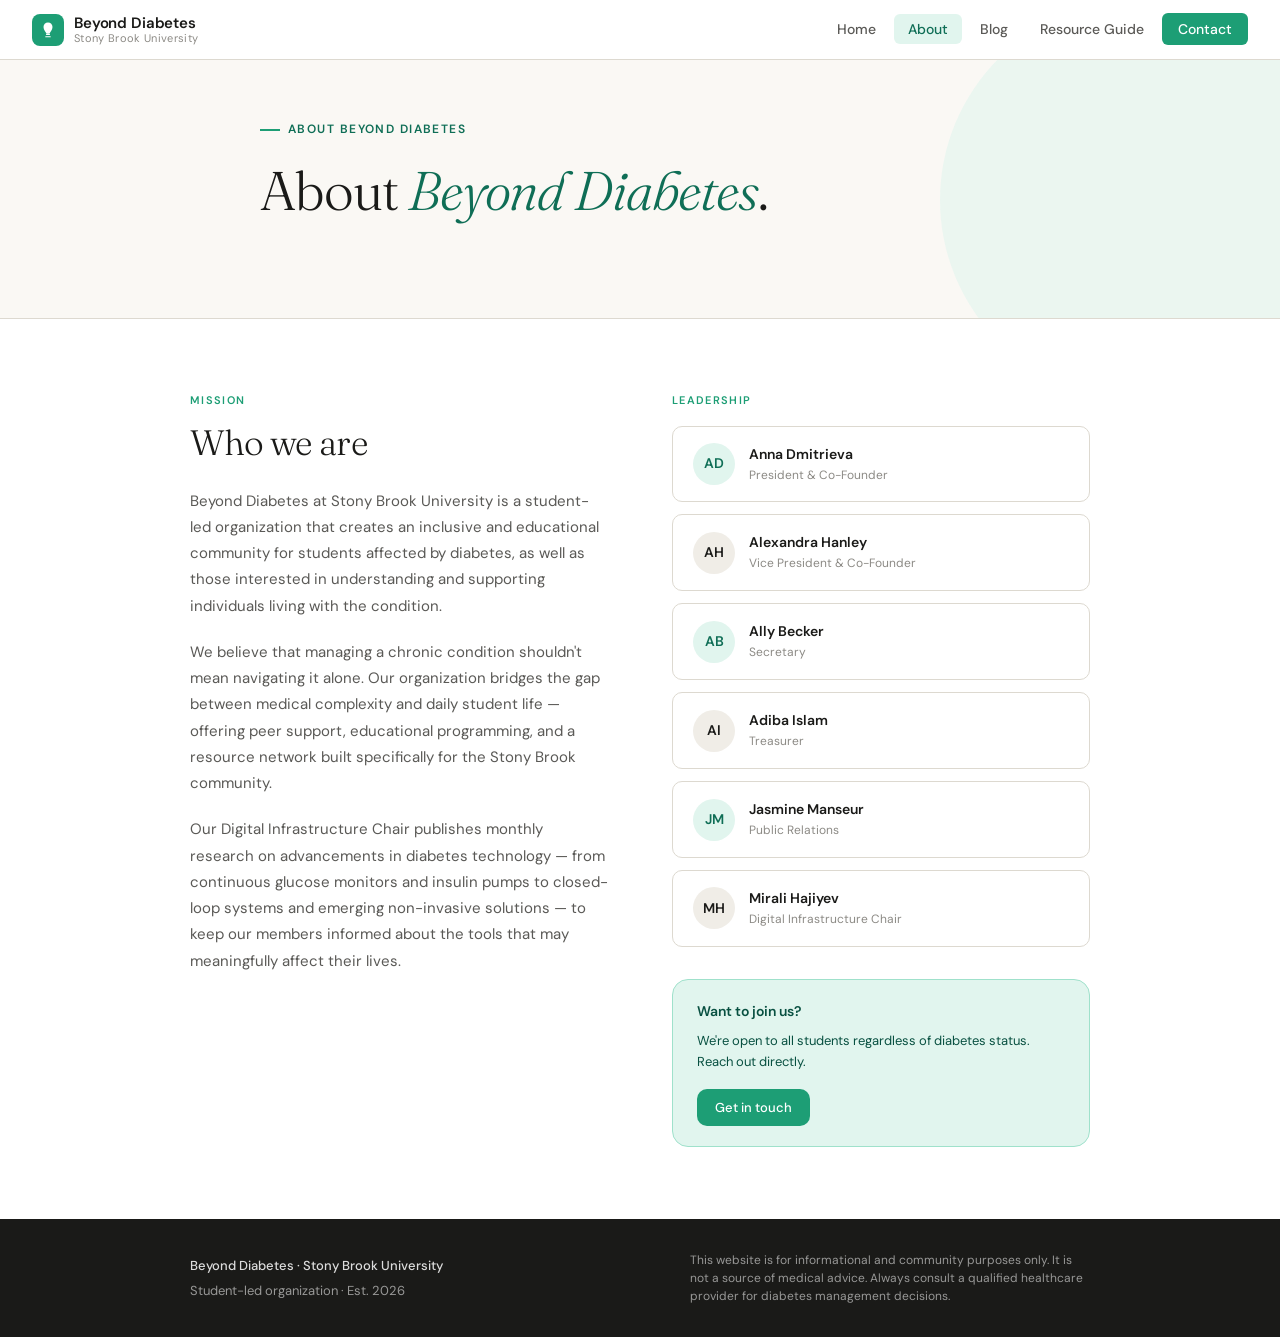
==== about.html @ aec77e96 "Split site into multiple pages Split site into multiple pages" ====
<!DOCTYPE html>
<html lang="en">
<head>
<meta charset="UTF-8">
<meta name="viewport" content="width=device-width, initial-scale=1.0">
<title>About | Beyond Diabetes</title>
<meta name="description" content="Who we are: the student leaders and mission of Beyond Diabetes at Stony Brook University.">
<link rel="preconnect" href="https://fonts.googleapis.com">
<link rel="preconnect" href="https://fonts.gstatic.com" crossorigin>
<link href="https://fonts.googleapis.com/css2?family=DM+Sans:ital,opsz,wght@0,9..40,300;0,9..40,400;0,9..40,500;0,9..40,600;1,9..40,300&family=Fraunces:ital,opsz,wght@0,9..144,300;0,9..144,400;1,9..144,300&display=swap" rel="stylesheet">
<link rel="stylesheet" href="style.css">
</head>
<body>

<nav>
  <a class="nav-brand" href="index.html">
    <div class="nav-logo">
      <svg viewBox="0 0 24 24" xmlns="http://www.w3.org/2000/svg"><path d="M12 2C8.5 2 6 4.5 6 8c0 4 3 6 4 9h4c1-3 4-5 4-9 0-3.5-2.5-6-6-6z"/><path d="M9 21h6M10 18h4" style="fill:none;stroke:white;stroke-width:1.5;stroke-linecap:round"/></svg>
    </div>
    <div class="nav-name">
      Beyond Diabetes
      <span>Stony Brook University</span>
    </div>
  </a>
  <button class="nav-toggle" type="button" aria-label="Toggle menu" aria-expanded="false">
    <svg viewBox="0 0 24 24"><path d="M3 6h18M3 12h18M3 18h18"/></svg>
  </button>
  <ul class="nav-links">
    <li><a href="index.html">Home</a></li>
    <li><a href="about.html" class="active">About</a></li>
    <li><a href="blog.html">Blog</a></li>
    <li><a href="resources.html">Resource Guide</a></li>
    <li><a href="contact.html" class="nav-cta">Contact</a></li>
  </ul>
</nav>

<div class="hero hero-small">
  <div class="hero-inner">
    <div class="hero-eyebrow">About Beyond Diabetes</div>
    <h1>About <em>Beyond Diabetes</em>.</h1>
  </div>
</div>

<section>
  <div class="section-inner">
    <div class="about-grid">
      <div class="about-text">
        <div class="section-label">Mission</div>
        <h2 class="section-title" style="margin-bottom: 1.5rem;">Who we are</h2>
        <p>Beyond Diabetes at Stony Brook University is a student-led organization that creates an inclusive and educational community for students affected by diabetes, as well as those interested in understanding and supporting individuals living with the condition.</p>
        <p>We believe that managing a chronic condition shouldn't mean navigating it alone. Our organization bridges the gap between medical complexity and daily student life — offering peer support, educational programming, and a resource network built specifically for the Stony Brook community.</p>
        <p>Our Digital Infrastructure Chair publishes monthly research on advancements in diabetes technology — from continuous glucose monitors and insulin pumps to closed-loop systems and emerging non-invasive solutions — to keep our members informed about the tools that may meaningfully affect their lives.</p>
      </div>
      <div>
        <div class="section-label" style="margin-bottom: 1rem;">Leadership</div>
          <div class="team-card">
            <div class="team-avatar">AD</div>
            <div>
              <div class="team-name">Anna Dmitrieva</div>
              <div class="team-role">President &amp; Co-Founder</div>
            </div>
          </div>
          <div class="team-card">
            <div class="team-avatar alt">AH</div>
            <div>
              <div class="team-name">Alexandra Hanley</div>
              <div class="team-role">Vice President &amp; Co-Founder</div>
            </div>
          </div>
          <div class="team-card">
            <div class="team-avatar">AB</div>
            <div>
              <div class="team-name">Ally Becker</div>
              <div class="team-role">Secretary</div>
            </div>
          </div>
          <div class="team-card">
            <div class="team-avatar alt">AI</div>
            <div>
              <div class="team-name">Adiba Islam</div>
              <div class="team-role">Treasurer</div>
            </div>
          </div>
          <div class="team-card">
            <div class="team-avatar">JM</div>
            <div>
              <div class="team-name">Jasmine Manseur</div>
              <div class="team-role">Public Relations</div>
            </div>
          </div>
          <div class="team-card">
            <div class="team-avatar alt">MH</div>
            <div>
              <div class="team-name">Mirali Hajiyev</div>
              <div class="team-role">Digital Infrastructure Chair</div>
            </div>
          </div>

        <div class="join-box">
          <div class="join-box-title">Want to join us?</div>
          <p>We're open to all students regardless of diabetes status. Reach out directly.</p>
          <a class="btn btn-primary" href="contact.html">Get in touch</a>
        </div>
      </div>
    </div>
  </div>
</section>

<footer>
  <div class="footer-inner">
    <div>
      <div class="footer-brand">Beyond Diabetes · Stony Brook University</div>
      <div class="footer-sub">Student-led organization · Est. 2026</div>
    </div>
    <div class="footer-disclaimer">This website is for informational and community purposes only. It is not a source of medical advice. Always consult a qualified healthcare provider for diabetes management decisions.</div>
  </div>
</footer>

<script src="script.js"></script>
</body>
</html>
---- style.css ----
/* ==========================================================
   Beyond Diabetes at Stony Brook University — shared styles
   Linked from every page. Colors live in :root below.
   ========================================================== */

*, *::before, *::after { box-sizing: border-box; margin: 0; padding: 0; }

:root {
  --teal-50: #E1F5EE;
  --teal-100: #9FE1CB;
  --teal-200: #5DCAA5;
  --teal-400: #1D9E75;
  --teal-600: #0F6E56;
  --teal-800: #085041;
  --teal-900: #04342C;

  --sand-50: #FAF8F4;
  --sand-100: #F0EDE7;
  --sand-200: #DDD9D0;
  --sand-400: #B0A99C;
  --sand-700: #6B6660;

  --text-primary: #1A1A18;
  --text-secondary: #5A5956;
  --text-muted: #8C8A85;

  --white: #FFFFFF;
  --radius: 10px;
  --radius-lg: 16px;
}

html { scroll-behavior: smooth; }

body {
  font-family: 'DM Sans', sans-serif;
  font-size: 16px;
  line-height: 1.65;
  color: var(--text-primary);
  background: var(--white);
  -webkit-font-smoothing: antialiased;
}

/* ---------- NAV ---------- */
nav {
  position: sticky;
  top: 0;
  z-index: 100;
  background: rgba(255,255,255,0.96);
  backdrop-filter: blur(8px);
  border-bottom: 1px solid var(--sand-200);
  padding: 0 2rem;
  display: flex;
  align-items: center;
  justify-content: space-between;
  height: 60px;
}

.nav-brand {
  display: flex;
  align-items: center;
  gap: 10px;
  text-decoration: none;
  color: var(--text-primary);
}

.nav-logo {
  width: 32px;
  height: 32px;
  background: var(--teal-400);
  border-radius: 8px;
  display: flex;
  align-items: center;
  justify-content: center;
}

.nav-logo svg { width: 18px; height: 18px; fill: white; }

.nav-name {
  font-size: 15px;
  font-weight: 600;
  letter-spacing: -0.01em;
  line-height: 1.2;
}

.nav-name span {
  display: block;
  font-size: 11px;
  font-weight: 400;
  color: var(--text-muted);
  letter-spacing: 0.03em;
}

.nav-links {
  display: flex;
  align-items: center;
  gap: 0.25rem;
  list-style: none;
}

.nav-links a {
  text-decoration: none;
  color: var(--text-secondary);
  font-size: 14px;
  font-weight: 500;
  padding: 6px 14px;
  border-radius: 6px;
  transition: all 0.15s;
}

.nav-links a:hover { background: var(--sand-100); color: var(--text-primary); }
.nav-links a.active { color: var(--teal-600); background: var(--teal-50); }

.nav-cta {
  background: var(--teal-400) !important;
  color: white !important;
  padding: 7px 16px !important;
}
.nav-cta:hover { background: var(--teal-600) !important; }

/* Mobile menu button (hidden on desktop, shown in the media query below) */
.nav-toggle {
  display: none;
  align-items: center;
  justify-content: center;
  width: 40px;
  height: 40px;
  background: none;
  border: 1px solid var(--sand-200);
  border-radius: 8px;
  cursor: pointer;
}
.nav-toggle svg {
  width: 20px; height: 20px;
  stroke: var(--text-primary); fill: none; stroke-width: 2; stroke-linecap: round;
}

/* ---------- HERO ---------- */
.hero {
  background: var(--sand-50);
  padding: 80px 2rem 100px;
  border-bottom: 1px solid var(--sand-200);
  position: relative;
  overflow: hidden;
}

.hero.hero-small { padding: 60px 2rem 72px; }

.hero::before {
  content: '';
  position: absolute;
  top: -60px; right: -60px;
  width: 400px; height: 400px;
  background: var(--teal-50);
  border-radius: 50%;
  opacity: 0.6;
}

.hero-inner {
  max-width: 760px;
  margin: 0 auto;
  position: relative;
}

.hero-eyebrow {
  font-size: 12px;
  font-weight: 600;
  letter-spacing: 0.12em;
  text-transform: uppercase;
  color: var(--teal-600);
  margin-bottom: 1.25rem;
  display: flex;
  align-items: center;
  gap: 8px;
}

.hero-eyebrow::before {
  content: '';
  display: inline-block;
  width: 20px; height: 2px;
  background: var(--teal-400);
}

.hero h1 {
  font-family: 'Fraunces', serif;
  font-size: clamp(2.2rem, 5vw, 3.4rem);
  font-weight: 300;
  line-height: 1.15;
  letter-spacing: -0.02em;
  color: var(--text-primary);
  margin-bottom: 1.5rem;
}

.hero h1 em {
  font-style: italic;
  color: var(--teal-600);
}

.hero-desc {
  font-size: 17px;
  color: var(--text-secondary);
  max-width: 560px;
  line-height: 1.7;
  margin-bottom: 2.5rem;
}

.hero-actions {
  display: flex;
  gap: 12px;
  flex-wrap: wrap;
}

/* ---------- BUTTONS ---------- */
.btn {
  display: inline-flex;
  align-items: center;
  gap: 8px;
  padding: 11px 24px;
  border-radius: var(--radius);
  font-size: 14px;
  font-weight: 500;
  cursor: pointer;
  text-decoration: none;
  border: none;
  transition: all 0.15s;
  font-family: inherit;
}

.btn-primary { background: var(--teal-400); color: white; }
.btn-primary:hover { background: var(--teal-600); }

.btn-secondary {
  background: white;
  color: var(--text-primary);
  border: 1px solid var(--sand-200);
}
.btn-secondary:hover { border-color: var(--sand-400); }

/* ---------- STATS BAR ---------- */
.stats-bar {
  border-bottom: 1px solid var(--sand-200);
  padding: 1.5rem 2rem;
}

.stats-inner {
  max-width: 900px;
  margin: 0 auto;
  display: flex;
  gap: 3rem;
  align-items: center;
  flex-wrap: wrap;
}

.stat-num {
  font-family: 'Fraunces', serif;
  font-size: 1.6rem;
  font-weight: 400;
  color: var(--teal-600);
  line-height: 1;
  margin-bottom: 2px;
}
.stat-label { font-size: 12px; color: var(--text-muted); letter-spacing: 0.02em; }

.stats-divider { width: 1px; height: 40px; background: var(--sand-200); }

/* ---------- SECTIONS ---------- */
section { padding: 72px 2rem; }
.section-inner { max-width: 900px; margin: 0 auto; }

.section-alt {
  background: var(--sand-50);
  border-top: 1px solid var(--sand-200);
  border-bottom: 1px solid var(--sand-200);
}

.section-label {
  font-size: 11px;
  font-weight: 600;
  letter-spacing: 0.12em;
  text-transform: uppercase;
  color: var(--teal-400);
  margin-bottom: 0.75rem;
}

.section-title {
  font-family: 'Fraunces', serif;
  font-size: clamp(1.6rem, 3.5vw, 2.2rem);
  font-weight: 300;
  line-height: 1.2;
  letter-spacing: -0.02em;
  margin-bottom: 1rem;
  color: var(--text-primary);
}

.section-desc {
  font-size: 16px;
  color: var(--text-secondary);
  max-width: 560px;
  line-height: 1.7;
  margin-bottom: 3rem;
}

/* ---------- PILLARS ---------- */
.pillars-grid {
  display: grid;
  grid-template-columns: repeat(auto-fit, minmax(240px, 1fr));
  gap: 1px;
  background: var(--sand-200);
  border: 1px solid var(--sand-200);
  border-radius: var(--radius-lg);
  overflow: hidden;
}

.pillar-card { background: white; padding: 2rem; }

.pillar-icon {
  width: 40px; height: 40px;
  background: var(--teal-50);
  border-radius: 10px;
  display: flex; align-items: center; justify-content: center;
  margin-bottom: 1.25rem;
}

.pillar-icon svg { width: 20px; height: 20px; stroke: var(--teal-600); fill: none; stroke-width: 1.8; stroke-linecap: round; stroke-linejoin: round; }

.pillar-title { font-weight: 600; font-size: 15px; margin-bottom: 0.5rem; }
.pillar-desc { font-size: 14px; color: var(--text-secondary); line-height: 1.6; }

/* ---------- BLOG CARDS ---------- */
.blog-grid {
  display: grid;
  grid-template-columns: repeat(auto-fit, minmax(280px, 1fr));
  gap: 1.5rem;
}

.blog-card {
  background: white;
  border: 1px solid var(--sand-200);
  border-radius: var(--radius-lg);
  overflow: hidden;
  cursor: pointer;
  transition: border-color 0.15s, box-shadow 0.15s;
  text-decoration: none;
  color: inherit;
  display: block;
}

.blog-card:hover {
  border-color: var(--teal-200);
  box-shadow: 0 4px 20px rgba(15,110,86,0.08);
}

.blog-card-header {
  background: var(--sand-50);
  padding: 1.5rem;
  border-bottom: 1px solid var(--sand-200);
  display: flex;
  align-items: flex-start;
  gap: 12px;
}

.blog-tag {
  display: inline-block;
  font-size: 11px;
  font-weight: 600;
  letter-spacing: 0.06em;
  text-transform: uppercase;
  background: var(--teal-50);
  color: var(--teal-600);
  padding: 3px 10px;
  border-radius: 20px;
}

.blog-card-body { padding: 1.5rem; }
.blog-date { font-size: 12px; color: var(--text-muted); margin-bottom: 0.5rem; }
.blog-title { font-weight: 600; font-size: 15px; line-height: 1.4; margin-bottom: 0.6rem; }
.blog-excerpt { font-size: 13px; color: var(--text-secondary); line-height: 1.6; }

.blog-read-more {
  display: inline-flex;
  align-items: center;
  gap: 4px;
  font-size: 13px;
  font-weight: 500;
  color: var(--teal-600);
  margin-top: 1rem;
  text-decoration: none;
}

.blog-read-more svg { width: 14px; height: 14px; stroke: currentColor; fill: none; stroke-width: 2; transition: transform 0.15s; }
.blog-card:hover .blog-read-more svg { transform: translateX(3px); }

/* ---------- RESOURCE GUIDE ---------- */
.guide-intro {
  background: var(--teal-50);
  border: 1px solid var(--teal-100);
  border-radius: var(--radius-lg);
  padding: 1.5rem 2rem;
  margin-bottom: 2.5rem;
  display: flex;
  align-items: flex-start;
  gap: 1rem;
}

.guide-intro-icon {
  width: 36px; height: 36px; flex-shrink: 0;
  background: var(--teal-400);
  border-radius: 8px;
  display: flex; align-items: center; justify-content: center;
}
.guide-intro-icon svg { width: 18px; height: 18px; stroke: white; fill: none; stroke-width: 2; stroke-linecap: round; stroke-linejoin: round; }

.guide-intro p { font-size: 14px; color: var(--teal-800); line-height: 1.6; }
.guide-intro strong { font-weight: 600; }

.guide-category { margin-bottom: 3rem; }

.guide-cat-header {
  display: flex;
  align-items: center;
  gap: 12px;
  margin-bottom: 1.25rem;
  padding-bottom: 0.75rem;
  border-bottom: 2px solid var(--sand-100);
}

.guide-cat-badge {
  font-size: 11px;
  font-weight: 700;
  letter-spacing: 0.1em;
  text-transform: uppercase;
  background: var(--text-primary);
  color: white;
  padding: 4px 12px;
  border-radius: 20px;
}

.guide-cat-title { font-size: 18px; font-weight: 600; }

.guide-items {
  display: grid;
  grid-template-columns: repeat(auto-fit, minmax(260px, 1fr));
  gap: 1rem;
}

.guide-item {
  border: 1px solid var(--sand-200);
  border-radius: var(--radius-lg);
  padding: 1.25rem 1.5rem;
  background: white;
  transition: border-color 0.15s, box-shadow 0.15s;
}

.guide-item:hover {
  border-color: var(--teal-200);
  box-shadow: 0 2px 12px rgba(15,110,86,0.07);
}

.guide-item-brand {
  font-size: 11px;
  font-weight: 600;
  letter-spacing: 0.08em;
  text-transform: uppercase;
  color: var(--text-muted);
  margin-bottom: 4px;
}

.guide-item-model { font-weight: 600; font-size: 15px; margin-bottom: 0.5rem; }
.guide-item-desc { font-size: 13px; color: var(--text-secondary); line-height: 1.6; margin-bottom: 1rem; }

.guide-item-link {
  display: inline-flex;
  align-items: center;
  gap: 5px;
  font-size: 13px;
  font-weight: 500;
  color: var(--teal-600);
  text-decoration: none;
  border: 1px solid var(--teal-100);
  background: var(--teal-50);
  padding: 5px 12px;
  border-radius: 6px;
  transition: background 0.15s, border-color 0.15s;
}

.guide-item-link:hover { background: var(--teal-100); border-color: var(--teal-200); }
.guide-item-link svg { width: 12px; height: 12px; stroke: currentColor; fill: none; stroke-width: 2.5; }

/* ---------- ABOUT ---------- */
.about-grid {
  display: grid;
  grid-template-columns: 1fr 1fr;
  gap: 4rem;
  align-items: start;
}

.about-text p { font-size: 15px; color: var(--text-secondary); line-height: 1.75; margin-bottom: 1.25rem; }
.about-text p:last-child { margin-bottom: 0; }

.team-card {
  display: flex;
  align-items: center;
  gap: 14px;
  padding: 1rem 1.25rem;
  border: 1px solid var(--sand-200);
  border-radius: var(--radius);
  margin-bottom: 0.75rem;
  background: white;
}

.team-avatar {
  width: 42px; height: 42px; flex-shrink: 0;
  background: var(--teal-50);
  border-radius: 50%;
  display: flex; align-items: center; justify-content: center;
  font-weight: 600; font-size: 14px;
  color: var(--teal-600);
}
.team-avatar.alt { background: var(--sand-100); color: var(--text-primary); }

.team-name { font-weight: 600; font-size: 14px; }
.team-role { font-size: 12px; color: var(--text-muted); }

.join-box {
  margin-top: 2rem;
  padding: 1.25rem 1.5rem;
  background: var(--teal-50);
  border-radius: var(--radius-lg);
  border: 1px solid var(--teal-100);
}
.join-box-title { font-weight: 600; font-size: 14px; color: var(--teal-800); margin-bottom: 0.5rem; }
.join-box p { font-size: 13px; color: var(--teal-800); line-height: 1.6; margin-bottom: 1rem; }
.join-box .btn { font-size: 13px; padding: 8px 18px; }

/* ---------- CONTACT ---------- */
.contact-section { background: var(--sand-50); border-top: 1px solid var(--sand-200); }

.contact-box { max-width: 560px; margin: 0 auto; text-align: center; }
.contact-box .section-label { margin-bottom: 1.5rem; }
.contact-box p { font-size: 16px; color: var(--text-secondary); line-height: 1.7; margin-bottom: 1.5rem; }
.contact-email { font-size: 18px; color: var(--teal-600); font-weight: 600; text-decoration: none; }

/* ---------- FOOTER ---------- */
footer {
  background: var(--text-primary);
  color: rgba(255,255,255,0.55);
  padding: 2rem;
  font-size: 13px;
}

.footer-inner {
  max-width: 900px;
  margin: 0 auto;
  display: flex;
  justify-content: space-between;
  align-items: center;
  flex-wrap: wrap;
  gap: 1rem;
}

.footer-brand { color: rgba(255,255,255,0.85); font-weight: 500; }
.footer-sub { margin-top: 4px; }
.footer-disclaimer { font-size: 12px; max-width: 400px; line-height: 1.5; }

/* ---------- BLOG POST PAGE ---------- */
.post-header {
  background: var(--sand-50);
  padding: 60px 2rem;
  border-bottom: 1px solid var(--sand-200);
}

.post-header-inner { max-width: 760px; margin: 0 auto; }

.post-back {
  display: inline-flex;
  align-items: center;
  gap: 6px;
  font-size: 13px;
  color: var(--text-muted);
  text-decoration: none;
  margin-bottom: 1.5rem;
}
.post-back:hover { color: var(--teal-600); }
.post-back svg { width: 14px; height: 14px; stroke: currentColor; fill: none; stroke-width: 2; }

.post-meta { display: flex; align-items: center; gap: 12px; margin-bottom: 1rem; flex-wrap: wrap; }
.post-date { font-size: 12px; color: var(--text-muted); }

.post-title {
  font-family: 'Fraunces', serif;
  font-size: clamp(1.8rem, 4vw, 2.6rem);
  font-weight: 300;
  line-height: 1.2;
  letter-spacing: -0.02em;
  margin-bottom: 1rem;
}

.post-author { font-size: 14px; color: var(--text-secondary); }

.post-body {
  max-width: 760px;
  margin: 0 auto;
  padding: 3rem 2rem 5rem;
}

.post-body h2 {
  font-family: 'Fraunces', serif;
  font-size: 1.5rem;
  font-weight: 300;
  margin: 2.5rem 0 0.75rem;
  letter-spacing: -0.01em;
  color: var(--text-primary);
}

.post-body p {
  font-size: 16px;
  color: var(--text-secondary);
  line-height: 1.8;
  margin-bottom: 1.25rem;
}

.post-body ul { margin: 0 0 1.25rem 1.5rem; }

.post-body li {
  font-size: 16px;
  color: var(--text-secondary);
  line-height: 1.8;
  margin-bottom: 0.4rem;
}

.post-callout {
  background: var(--teal-50);
  border-left: 3px solid var(--teal-400);
  border-radius: 0 var(--radius) var(--radius) 0;
  padding: 1rem 1.5rem;
  margin: 1.5rem 0;
  font-size: 15px;
  color: var(--teal-800);
  line-height: 1.65;
}

/* ---------- RESPONSIVE ---------- */
@media (max-width: 680px) {
  nav { padding: 0 1.25rem; }
  .nav-toggle { display: flex; }

  /* Menu becomes a dropdown under the nav bar, opened by the button */
  .nav-links {
    display: none;
    position: absolute;
    top: 60px; left: 0; right: 0;
    flex-direction: column;
    align-items: stretch;
    gap: 0.25rem;
    background: white;
    border-bottom: 1px solid var(--sand-200);
    padding: 0.75rem 1.25rem 1rem;
  }
  nav.open .nav-links { display: flex; }
  .nav-links a { display: block; padding: 10px 14px; }

  .about-grid { grid-template-columns: 1fr; gap: 2rem; }
  .stats-inner { gap: 1.5rem; }
  .stats-divider { display: none; }
  .hero { padding: 48px 1.25rem 64px; }
  .hero.hero-small { padding: 48px 1.25rem 56px; }
  section { padding: 48px 1.25rem; }
  .post-header { padding: 40px 1.25rem; }
  .post-body { padding: 2rem 1.25rem 4rem; }
}
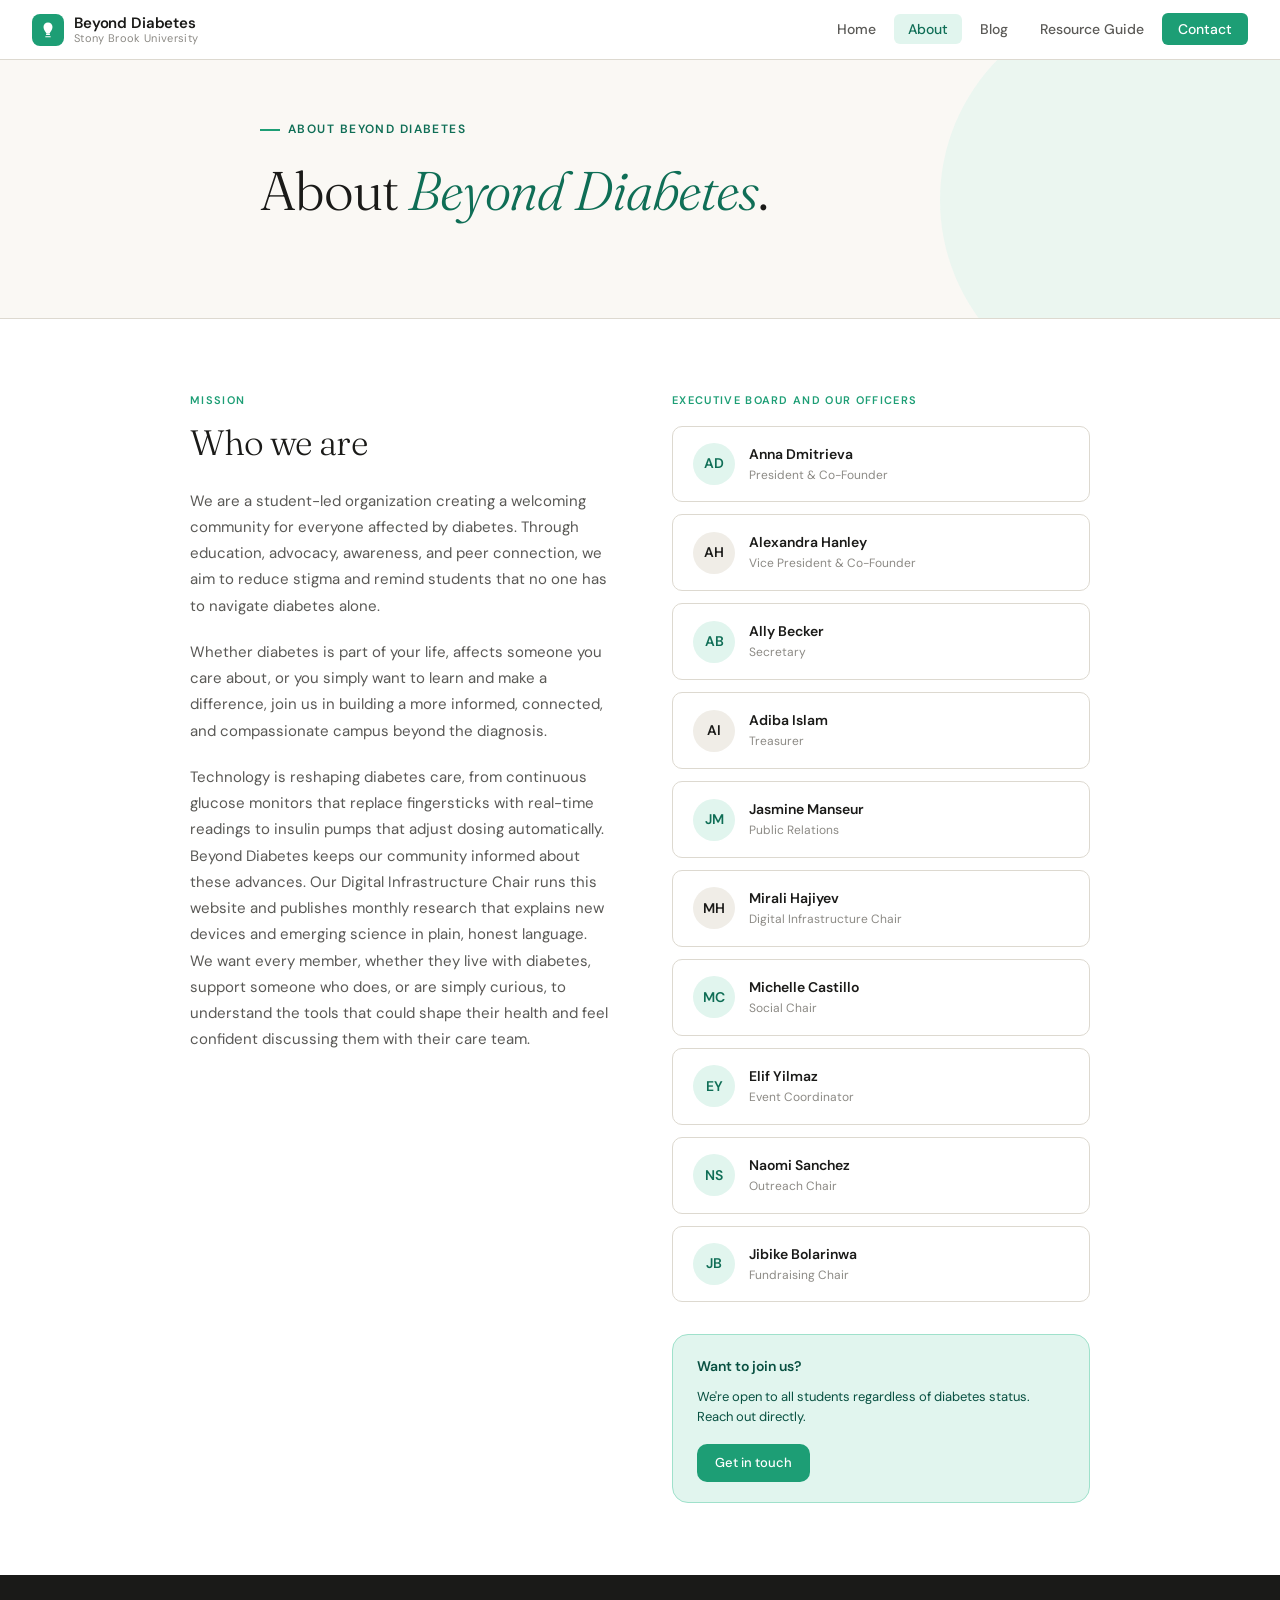
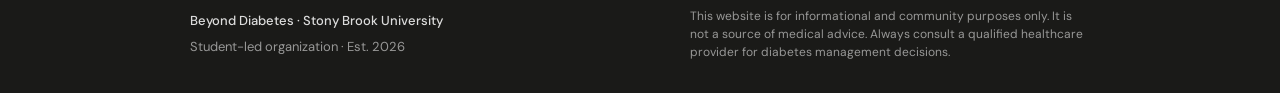
==== commit 3652d979: "Update about.html" ====
--- a/about.html
+++ b/about.html
@@ -47,12 +47,13 @@
       <div class="about-text">
         <div class="section-label">Mission</div>
         <h2 class="section-title" style="margin-bottom: 1.5rem;">Who we are</h2>
-        <p>Beyond Diabetes at Stony Brook University is a student-led organization that creates an inclusive and educational community for students affected by diabetes, as well as those interested in understanding and supporting individuals living with the condition.</p>
-        <p>We believe that managing a chronic condition shouldn't mean navigating it alone. Our organization bridges the gap between medical complexity and daily student life — offering peer support, educational programming, and a resource network built specifically for the Stony Brook community.</p>
-        <p>Our Digital Infrastructure Chair publishes monthly research on advancements in diabetes technology — from continuous glucose monitors and insulin pumps to closed-loop systems and emerging non-invasive solutions — to keep our members informed about the tools that may meaningfully affect their lives.</p>
+        <p>We are a student-led organization creating a welcoming community for everyone affected by diabetes. Through education, advocacy, awareness, and peer connection, we aim to reduce stigma and remind students that no one has to navigate diabetes alone.</p>
+        <p>Whether diabetes is part of your life, affects someone you care about, or you simply want to learn and make a difference, join us in building a more informed, connected, and compassionate campus beyond the diagnosis.</p>
+        <p>Technology is reshaping diabetes care, from continuous glucose monitors that replace fingersticks with real-time readings to insulin pumps that adjust dosing automatically. Beyond Diabetes keeps our community informed about these advances. Our Digital Infrastructure Chair runs this website and publishes monthly research that explains new devices and emerging science in plain, honest language. We want every member, whether they live with diabetes, support someone who does, or are simply curious, to understand the tools that could shape their health and feel confident discussing them with their care team.</p>
       </div>
       <div>
-        <div class="section-label" style="margin-bottom: 1rem;">Leadership</div>
+        <div class="section-label" style="margin-bottom: 1rem;">Executive Board and Our Officers</div>
+          
           <div class="team-card">
             <div class="team-avatar">AD</div>
             <div>
@@ -60,6 +61,7 @@
               <div class="team-role">President &amp; Co-Founder</div>
             </div>
           </div>
+          
           <div class="team-card">
             <div class="team-avatar alt">AH</div>
             <div>
@@ -67,6 +69,7 @@
               <div class="team-role">Vice President &amp; Co-Founder</div>
             </div>
           </div>
+          
           <div class="team-card">
             <div class="team-avatar">AB</div>
             <div>
@@ -74,6 +77,7 @@
               <div class="team-role">Secretary</div>
             </div>
           </div>
+          
           <div class="team-card">
             <div class="team-avatar alt">AI</div>
             <div>
@@ -81,6 +85,7 @@
               <div class="team-role">Treasurer</div>
             </div>
           </div>
+          
           <div class="team-card">
             <div class="team-avatar">JM</div>
             <div>
@@ -88,11 +93,44 @@
               <div class="team-role">Public Relations</div>
             </div>
           </div>
+          
           <div class="team-card">
             <div class="team-avatar alt">MH</div>
             <div>
               <div class="team-name">Mirali Hajiyev</div>
               <div class="team-role">Digital Infrastructure Chair</div>
+            </div>
+          </div>
+          
+          <div class="team-card">
+            <div class="team-avatar">MC</div>
+            <div>
+              <div class="team-name">Michelle Castillo</div>
+              <div class="team-role">Social Chair</div>
+            </div>
+          </div>
+
+          <div class="team-card">
+            <div class="team-avatar">EY</div>
+            <div>
+              <div class="team-name">Elif Yilmaz</div>
+              <div class="team-role">Event Coordinator</div>
+            </div>
+          </div>
+
+          <div class="team-card">
+            <div class="team-avatar">NS</div>
+            <div>
+              <div class="team-name">Naomi Sanchez</div>
+              <div class="team-role">Outreach Chair</div>
+            </div>
+          </div>
+
+          <div class="team-card">
+            <div class="team-avatar">JB</div>
+            <div>
+              <div class="team-name">Jibike Bolarinwa</div>
+              <div class="team-role">Fundraising Chair</div>
             </div>
           </div>
 
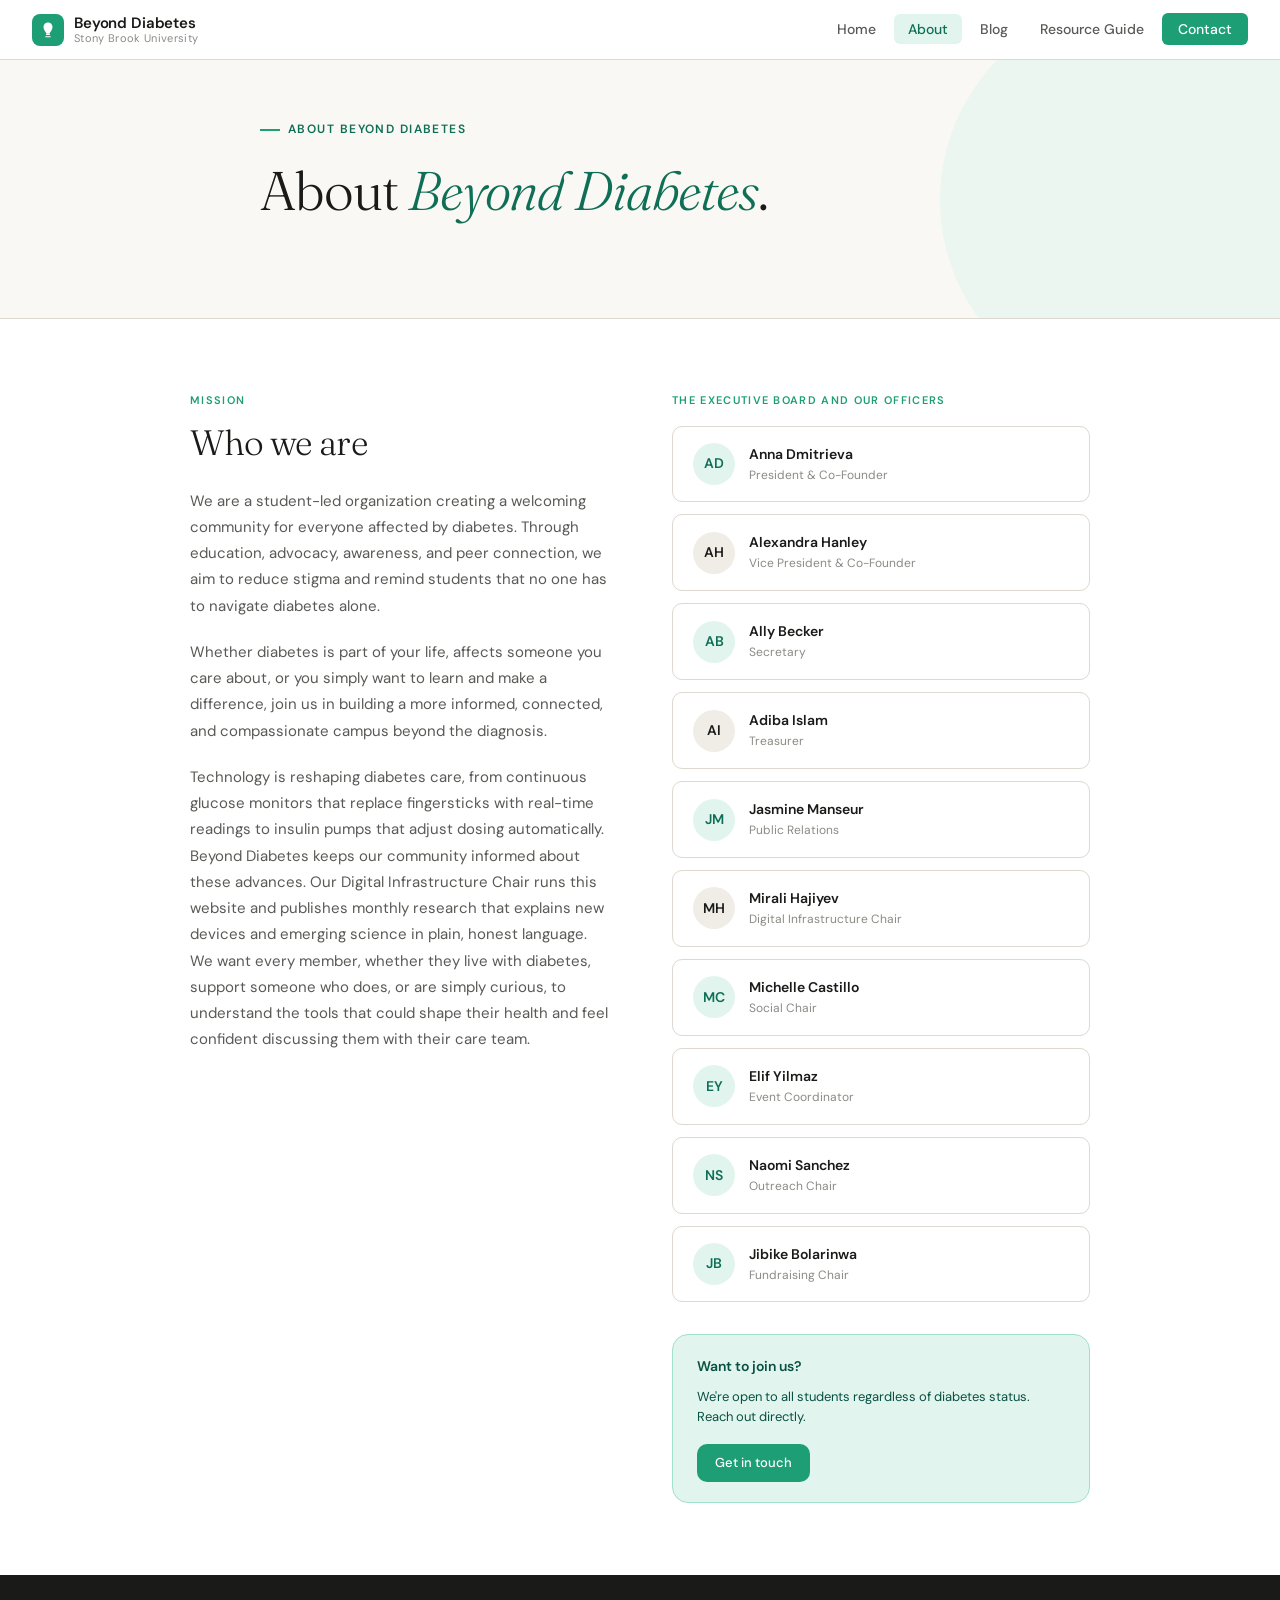
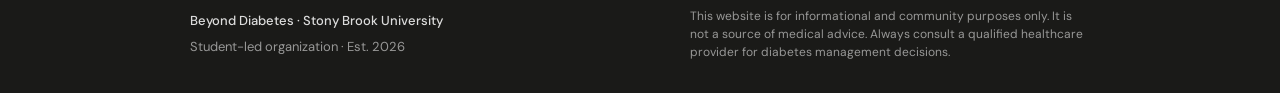
==== commit 1c147785: "Update about.html" ====
--- a/about.html
+++ b/about.html
@@ -52,7 +52,7 @@
         <p>Technology is reshaping diabetes care, from continuous glucose monitors that replace fingersticks with real-time readings to insulin pumps that adjust dosing automatically. Beyond Diabetes keeps our community informed about these advances. Our Digital Infrastructure Chair runs this website and publishes monthly research that explains new devices and emerging science in plain, honest language. We want every member, whether they live with diabetes, support someone who does, or are simply curious, to understand the tools that could shape their health and feel confident discussing them with their care team.</p>
       </div>
       <div>
-        <div class="section-label" style="margin-bottom: 1rem;">Executive Board and Our Officers</div>
+        <div class="section-label" style="margin-bottom: 1rem;">The Executive Board and Our Officers</div>
           
           <div class="team-card">
             <div class="team-avatar">AD</div>
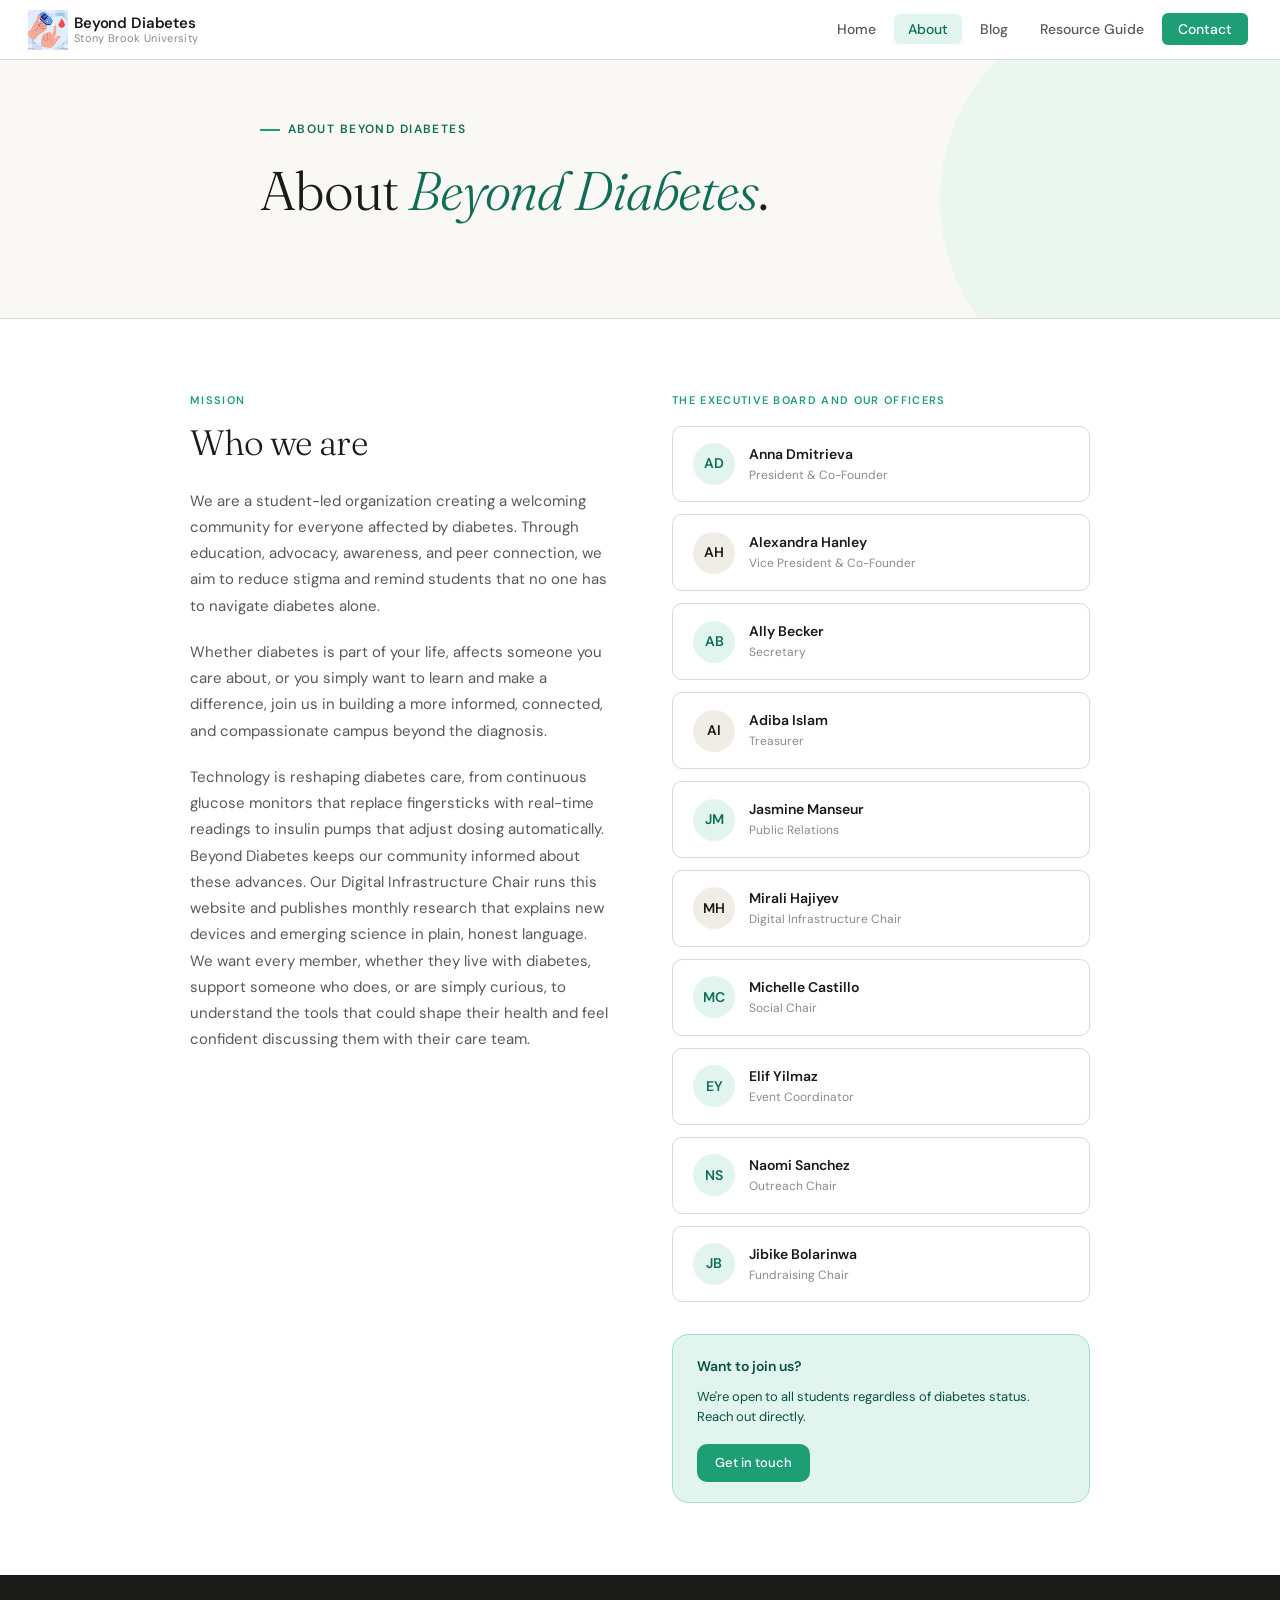
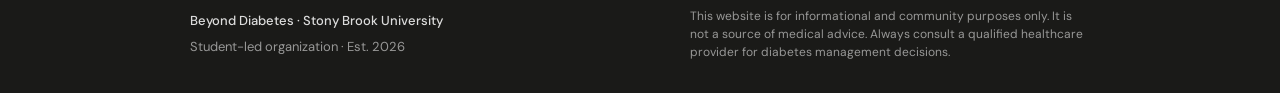
==== commit eefbcaf1: "Update about.html" ====
--- a/about.html
+++ b/about.html
@@ -4,6 +4,7 @@
 <meta charset="UTF-8">
 <meta name="viewport" content="width=device-width, initial-scale=1.0">
 <title>About | Beyond Diabetes</title>
+<link rel="icon" type="image/jpg" href="imagesBD/logo.jpg">
 <meta name="description" content="Who we are: the student leaders and mission of Beyond Diabetes at Stony Brook University.">
 <link rel="preconnect" href="https://fonts.googleapis.com">
 <link rel="preconnect" href="https://fonts.gstatic.com" crossorigin>
@@ -15,7 +16,7 @@
 <nav>
   <a class="nav-brand" href="index.html">
     <div class="nav-logo">
-      <svg viewBox="0 0 24 24" xmlns="http://www.w3.org/2000/svg"><path d="M12 2C8.5 2 6 4.5 6 8c0 4 3 6 4 9h4c1-3 4-5 4-9 0-3.5-2.5-6-6-6z"/><path d="M9 21h6M10 18h4" style="fill:none;stroke:white;stroke-width:1.5;stroke-linecap:round"/></svg>
+      <img src="imagesBD/logo.jpg" alt="Beyond Diabetes logo" width="40" height="40">
     </div>
     <div class="nav-name">
       Beyond Diabetes
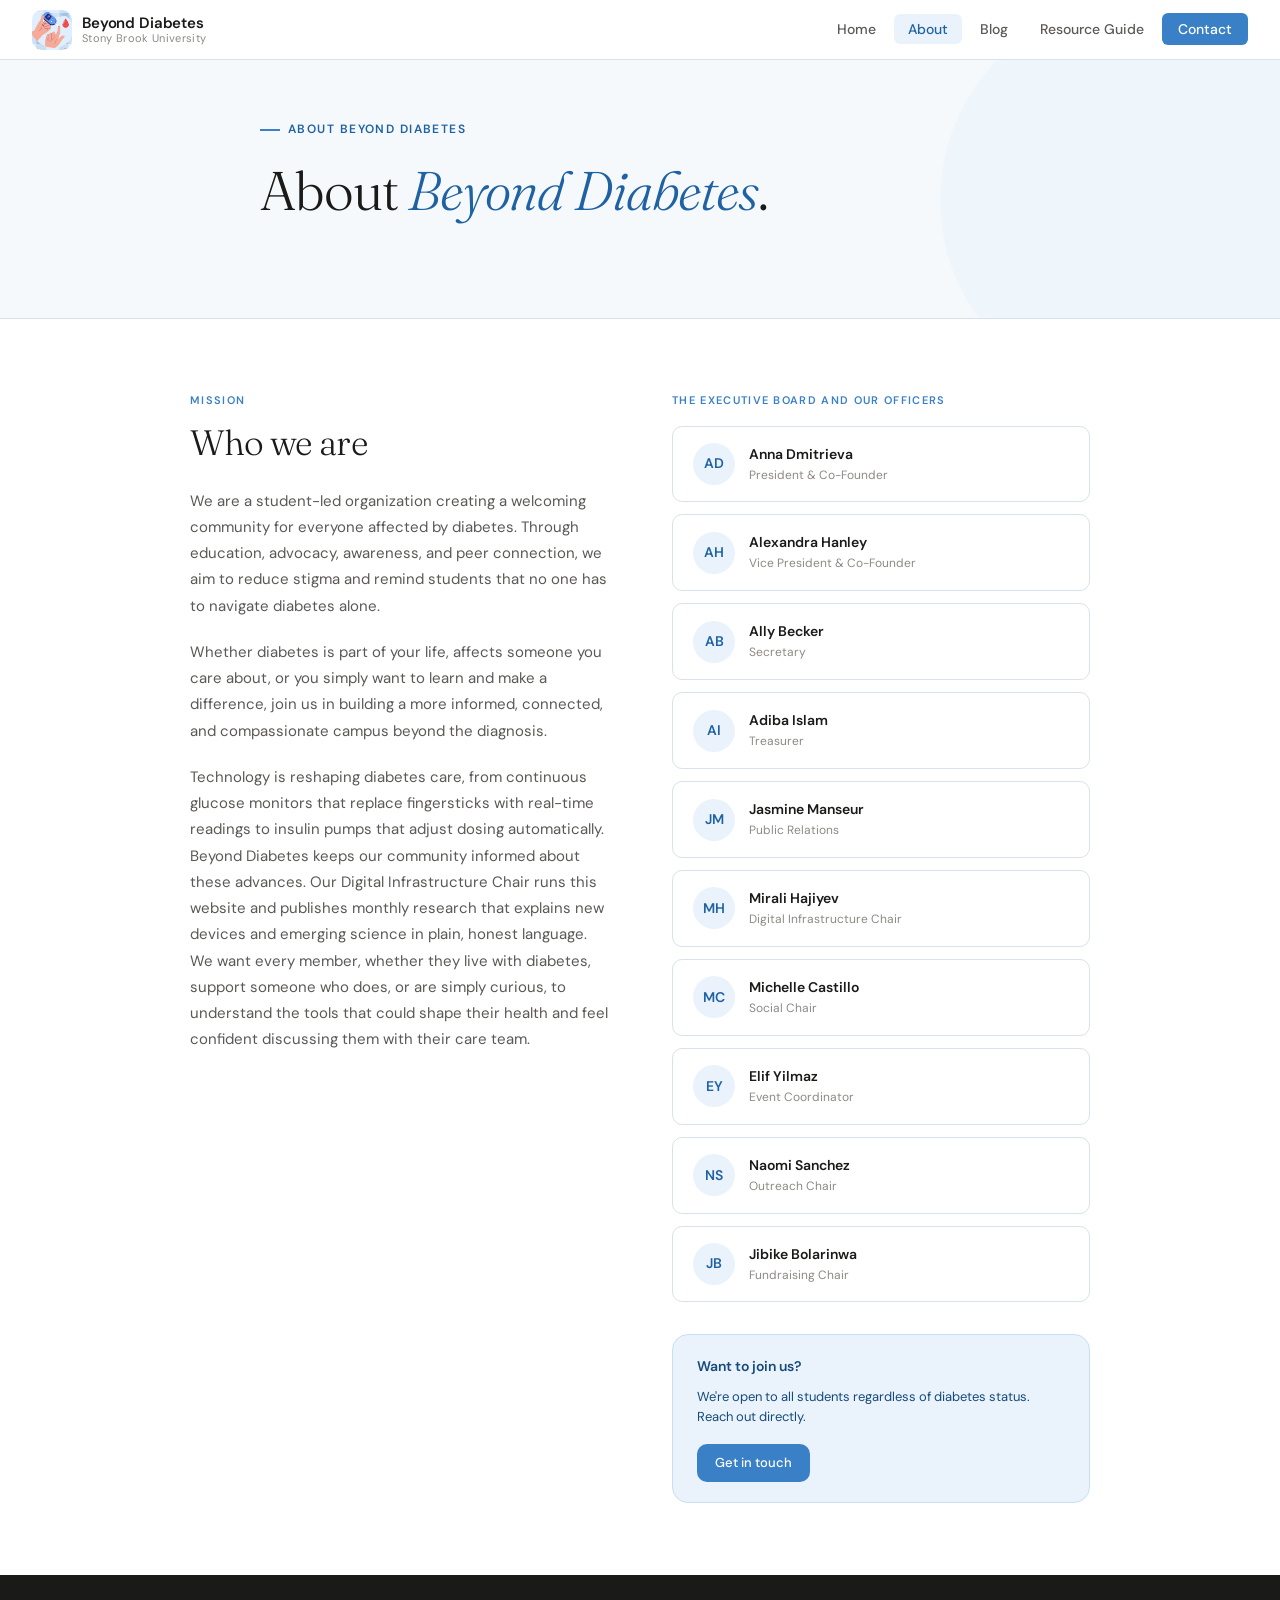
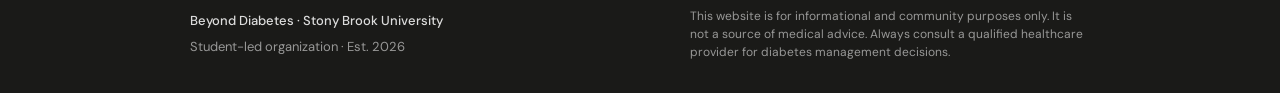
==== commit edc68aa8: "Update about.html" ====
--- a/about.html
+++ b/about.html
@@ -64,7 +64,7 @@
           </div>
           
           <div class="team-card">
-            <div class="team-avatar alt">AH</div>
+            <div class="team-avatar">AH</div>
             <div>
               <div class="team-name">Alexandra Hanley</div>
               <div class="team-role">Vice President &amp; Co-Founder</div>
@@ -80,7 +80,7 @@
           </div>
           
           <div class="team-card">
-            <div class="team-avatar alt">AI</div>
+            <div class="team-avatar">AI</div>
             <div>
               <div class="team-name">Adiba Islam</div>
               <div class="team-role">Treasurer</div>
@@ -96,7 +96,7 @@
           </div>
           
           <div class="team-card">
-            <div class="team-avatar alt">MH</div>
+            <div class="team-avatar">MH</div>
             <div>
               <div class="team-name">Mirali Hajiyev</div>
               <div class="team-role">Digital Infrastructure Chair</div>
--- a/style.css
+++ b/style.css
@@ -6,19 +6,19 @@
 *, *::before, *::after { box-sizing: border-box; margin: 0; padding: 0; }
 
 :root {
-  --teal-50: #E1F5EE;
-  --teal-100: #9FE1CB;
-  --teal-200: #5DCAA5;
-  --teal-400: #1D9E75;
-  --teal-600: #0F6E56;
-  --teal-800: #085041;
-  --teal-900: #04342C;
-
-  --sand-50: #FAF8F4;
-  --sand-100: #F0EDE7;
-  --sand-200: #DDD9D0;
-  --sand-400: #B0A99C;
-  --sand-700: #6B6660;
+   --teal-50:  #EAF3FC;   /* very light blue: backgrounds, tags, hero circle */
+   --teal-100: #C7DFF5;   /* light blue borders */
+   --teal-200: #9CC6EC;   /* hover borders */
+   --teal-400: #3A80C6;   /* main accent: buttons, Contact link */
+   --teal-600: #1F62A3;   /* blue text and button hover */
+   --teal-800: #164A7A;   /* dark blue text on light boxes */
+   --teal-900: #0E3257;
+
+   --sand-50:  #F6F9FC;
+   --sand-100: #EDF2F7;
+   --sand-200: #D9E2EC;
+   --sand-400: #A3B1C2;
+   --sand-700: #5E6B7B;
 
   --text-primary: #1A1A18;
   --text-secondary: #5A5956;
@@ -64,16 +64,14 @@
 }
 
 .nav-logo {
-  width: 32px;
-  height: 32px;
-  background: var(--teal-400);
-  border-radius: 8px;
-  display: flex;
-  align-items: center;
-  justify-content: center;
-}
-
-.nav-logo svg { width: 18px; height: 18px; fill: white; }
+  width: 40px;
+  height: 40px;
+  border-radius: 10px;
+  overflow: hidden;
+  flex-shrink: 0;
+}
+
+.nav-logo img { display: block; width: 100%; height: 100%; object-fit: cover; }
 
 .nav-name {
   font-size: 15px;
